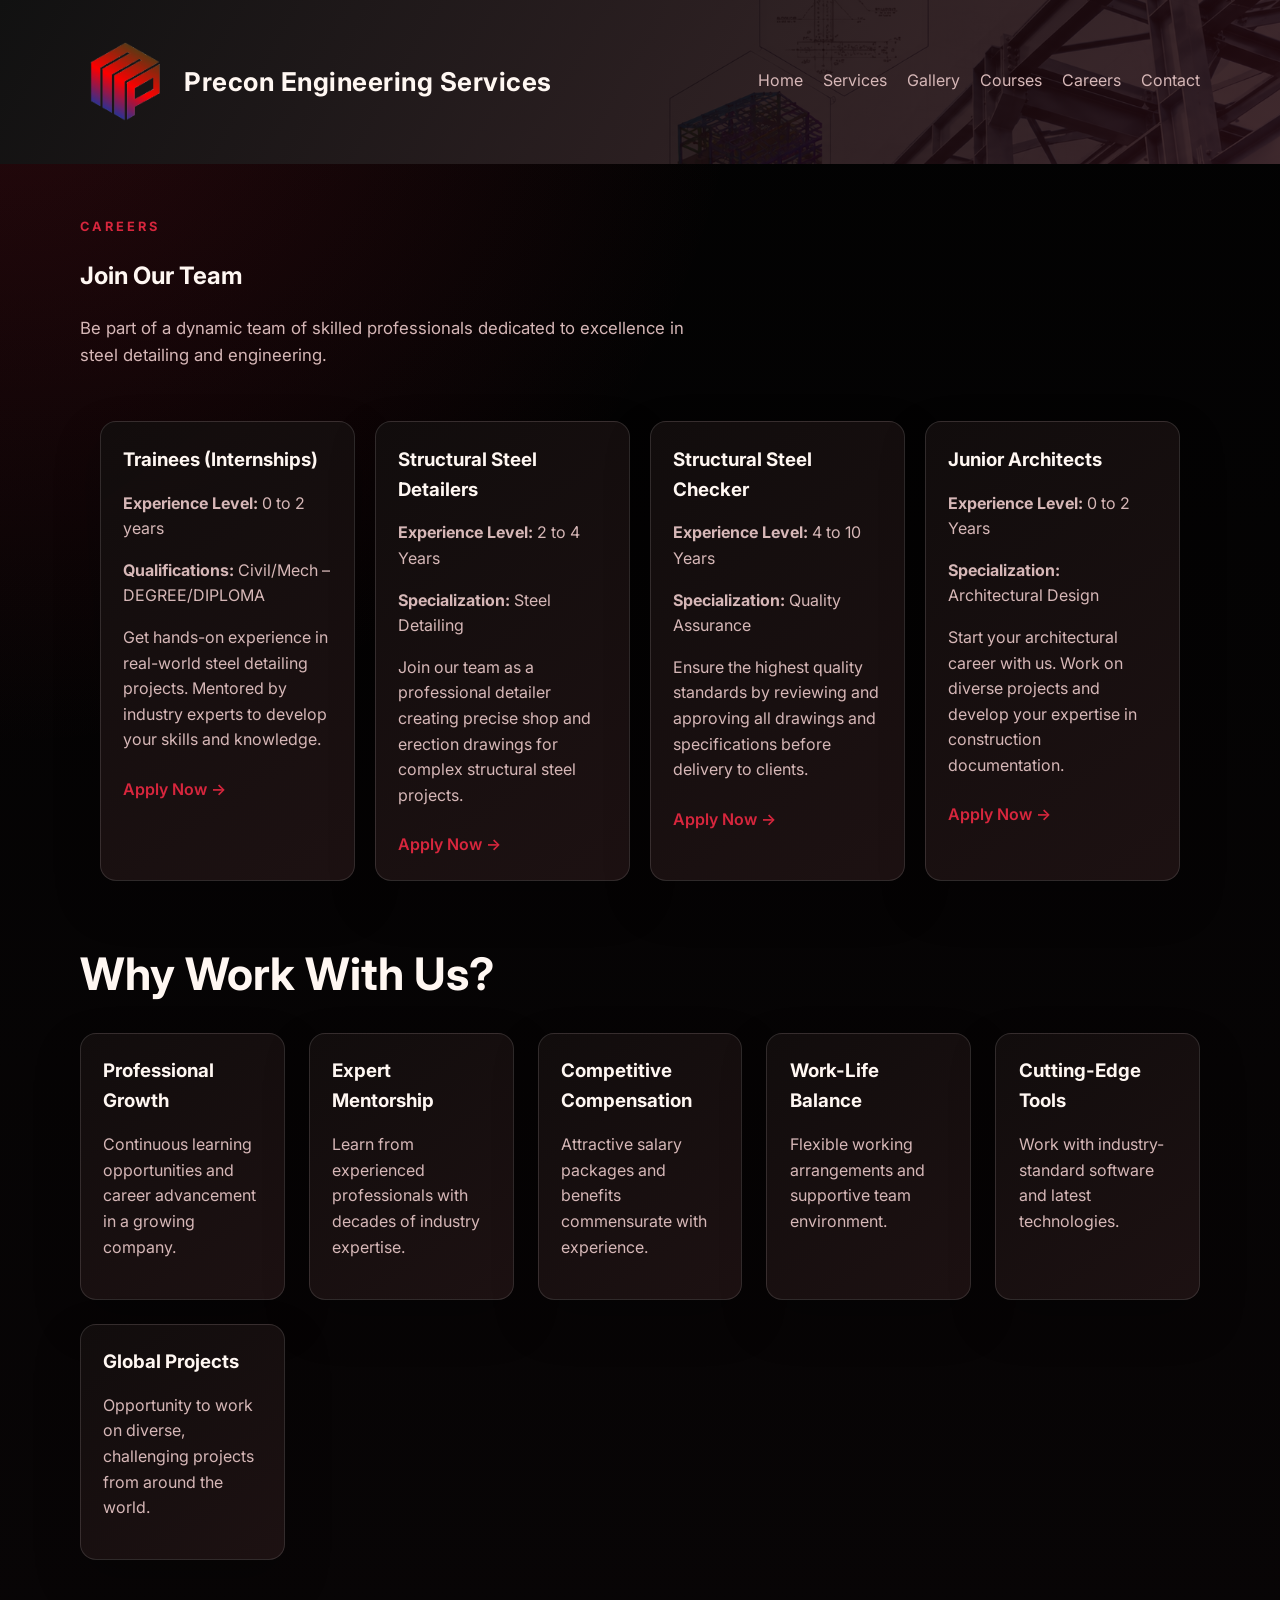
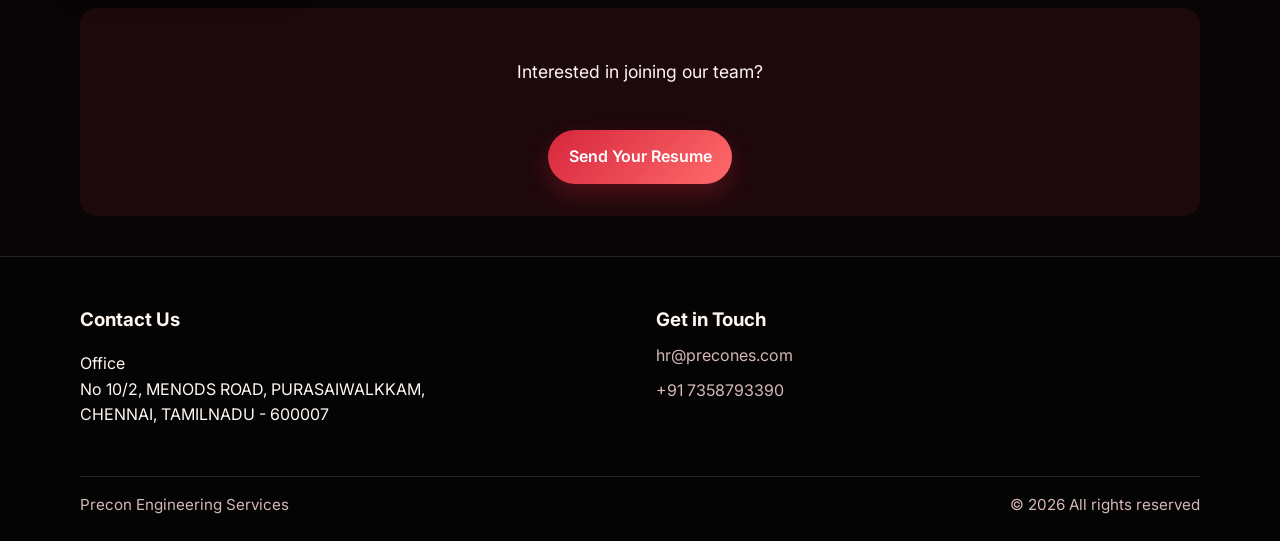
==== careers.html @ d4e32e88 "Add files via upload" ====
<!DOCTYPE html>
<html lang="en">
<head>
  <meta charset="UTF-8" />
  <meta name="viewport" content="width=device-width, initial-scale=1.0" />
  <meta name="description" content="Join Precon Engineering Services! View career opportunities for structural steel detailers, engineers, and architects." />
  <title>Careers - Precon Engineering Services</title>
  <link rel="icon" href="./Images/Precon Logo.png" type="image/png" />
  <link rel="preconnect" href="https://fonts.googleapis.com" />
  <link rel="preconnect" href="https://fonts.gstatic.com" crossorigin />
  <link href="https://fonts.googleapis.com/css2?family=Inter:wght@400;500;600;700;800&display=swap" rel="stylesheet" />
  <link rel="stylesheet" href="style.css" />
</head>
<body>
  <header class="hero" style="min-height: auto; padding: 1rem 0;">
    <nav class="nav container">
      <a class="brand" href="index.html">
        <img src="./Images/Precon Logo.png" alt="PreconES logo" />
        <span><h2>Precon Engineering Services</h2></span>
      </a>
      <button class="menu-toggle" id="menuToggle" aria-label="Toggle menu">
        <span></span>
        <span></span>
        <span></span>
      </button>
      <div class="nav-links" id="navLinks">
        <a href="index.html">Home</a>
        <a href="services.html">Services</a>
        <a href="gallery.html">Gallery</a>
        <a href="courses.html">Courses</a>
        <a href="careers.html">Careers</a>
        <a href="contact.html">Contact</a>
      </div>
    </nav>
  </header>

  <main>
    <section class="section container" id="careers" style="padding: 40px 0;">
      <div class="section-heading">
        <p class="eyebrow">Careers</p>
        <h1>Join Our Team</h1>
        <p class="lead">Be part of a dynamic team of skilled professionals dedicated to excellence in steel detailing and engineering.</p>
      </div>

      <div class="careers-grid" style="padding: 20px; gap: 20px; display: grid; grid-template-columns: repeat(auto-fit, minmax(250px, 1fr));">
        <article class="card">
          <h3>Trainees (Internships)</h3>
          <p><strong>Experience Level:</strong> 0 to 2 years</p>
          <p><strong>Qualifications:</strong> Civil/Mech – DEGREE/DIPLOMA</p>
          <p>Get hands-on experience in real-world steel detailing projects. Mentored by industry experts to develop your skills and knowledge.</p>
          <a href="contact.html" style="color: var(--accent); font-weight: 600; text-decoration: none; display: inline-block; margin-top: 0.5rem;">Apply Now →</a>
        </article>
        <article class="card">
          <h3>Structural Steel Detailers</h3>
          <p><strong>Experience Level:</strong> 2 to 4 Years</p>
          <p><strong>Specialization:</strong> Steel Detailing</p>
          <p>Join our team as a professional detailer creating precise shop and erection drawings for complex structural steel projects.</p>
          <a href="contact.html" style="color: var(--accent); font-weight: 600; text-decoration: none; display: inline-block; margin-top: 0.5rem;">Apply Now →</a>
        </article>
        <article class="card">
          <h3>Structural Steel Checker</h3>
          <p><strong>Experience Level:</strong> 4 to 10 Years</p>
          <p><strong>Specialization:</strong> Quality Assurance</p>
          <p>Ensure the highest quality standards by reviewing and approving all drawings and specifications before delivery to clients.</p>
          <a href="contact.html" style="color: var(--accent); font-weight: 600; text-decoration: none; display: inline-block; margin-top: 0.5rem;">Apply Now →</a>
        </article>
        <article class="card">
          <h3>Junior Architects</h3>
          <p><strong>Experience Level:</strong> 0 to 2 Years</p>
          <p><strong>Specialization:</strong> Architectural Design</p>
          <p>Start your architectural career with us. Work on diverse projects and develop your expertise in construction documentation.</p>
          <a href="contact.html" style="color: var(--accent); font-weight: 600; text-decoration: none; display: inline-block; margin-top: 0.5rem;">Apply Now →</a>
        </article>
      </div>

      <section style="margin-top: 3rem;">
        <div class="section-heading">
          <h2>Why Work With Us?</h2>
        </div>
        <div style="display: grid; grid-template-columns: repeat(auto-fit, minmax(200px, 1fr)); gap: 1.5rem; margin-top: 2rem;">
          <div class="card">
            <h3>Professional Growth</h3>
            <p>Continuous learning opportunities and career advancement in a growing company.</p>
          </div>
          <div class="card">
            <h3>Expert Mentorship</h3>
            <p>Learn from experienced professionals with decades of industry expertise.</p>
          </div>
          <div class="card">
            <h3>Competitive Compensation</h3>
            <p>Attractive salary packages and benefits commensurate with experience.</p>
          </div>
          <div class="card">
            <h3>Work-Life Balance</h3>
            <p>Flexible working arrangements and supportive team environment.</p>
          </div>
          <div class="card">
            <h3>Cutting-Edge Tools</h3>
            <p>Work with industry-standard software and latest technologies.</p>
          </div>
          <div class="card">
            <h3>Global Projects</h3>
            <p>Opportunity to work on diverse, challenging projects from around the world.</p>
          </div>
        </div>
      </section>

      <div style="margin-top: 3rem; text-align: center; padding: 2rem; background: rgba(215, 38, 61, 0.1); border-radius: 1rem;">
        <p style="color: var(--text); font-size: 1.1rem; margin-bottom: 1.5rem;">Interested in joining our team?</p>
        <a href="contact.html" class="button primary">Send Your Resume</a>
      </div>
    </section>
  </main>

  <footer class="footer">
    <div class="container footer-grid">
      <div>
        <h3>Contact Us</h3>
        <p>Office<br />No 10/2, MENODS ROAD, PURASAIWALKKAM, <br />CHENNAI, TAMILNADU - 600007</p>
      </div>
      <div>
        <h3>Get in Touch</h3>
        <ul class="contact-list">
          <li><a href="mailto:hr@precones.com">hr@precones.com</a></li>
          <li><a href="tel:+917358793390">+91 7358793390</a></li>
        </ul>
      </div>
    </div>
    <div class="container footer-bottom">
      <span>Precon Engineering Services</span>
      <span>© 2026 All rights reserved</span>
    </div>
  </footer>

  <script src="script.js" defer></script>
</body>
</html>
---- style.css ----
:root {
  --bg: #050505;
  --surface: #120d0d;
  --surface-2: #1d1515;
  --text: #fff7f2;
  --muted: #d6b7b7;
  --accent: #d7263d;
  --accent-2: #ff6b6b;
  --border: rgba(255, 255, 255, 0.12);
}

* {
  box-sizing: border-box;
}

html {
  scroll-behavior: smooth;
}

body {
  margin: 0;
  font-family: 'Inter', sans-serif;
  color: var(--text);
  background: radial-gradient(circle at top left, rgba(215, 38, 61, 0.18), transparent 30%), linear-gradient(180deg, #020202 0%, #0a0607 100%);
  line-height: 1.6;
}

img {
  max-width: 100%;
  display: block;
}

a {
  color: inherit;
  text-decoration: none;
}

.container {
  width: min(1120px, calc(100% - 2rem));
  margin: 0 auto;
}

.hero {
  min-height: 100vh;
  background: linear-gradient(120deg, rgba(5, 5, 5, 0.95), rgba(34, 8, 12, 0.85)), url('./Images/bg.png') center/cover;
}

.nav {
  display: flex;
  justify-content: space-between;
  align-items: center;
  padding: 1.25rem 0;
}

.brand {
  display: flex;
  align-items: center;
  gap: 0.75rem;
  font-weight: 700;
  letter-spacing: 0.03em;
  color: var(--text);
  font-size: 1.08rem;
}

.brand img {
  width: 92px;
  height: 92px;
}

.nav-links {
  display: flex;
  gap: 1.25rem;
  color: var(--muted);
}

.nav-links a {
  position: relative;
  padding-bottom: 0.2rem;
  transition: color 0.25s ease;
}

.nav-links a::after {
  content: '';
  position: absolute;
  left: 0;
  bottom: 0;
  width: 100%;
  height: 2px;
  border-radius: 999px;
  background: linear-gradient(90deg, var(--accent), var(--accent-2));
  transform: scaleX(0);
  transform-origin: center;
  transition: transform 0.25s ease;
}

.nav-links a:hover,
.nav-links a:focus-visible {
  color: var(--text);
}

.nav-links a:hover::after,
.nav-links a:focus-visible::after {
  transform: scaleX(1);
}

.hero-content {
  display: grid;
  grid-template-columns: 1.3fr 0.8fr;
  gap: 2rem;
  padding: 5rem 0 4rem;
  align-items: center;
}

.eyebrow {
  text-transform: uppercase;
  letter-spacing: 0.24em;
  color: var(--accent);
  font-size: 0.8rem;
  font-weight: 700;
  margin-bottom: 0.75rem;
}

.hero h1,
.section-heading h2 {
  font-size: clamp(2rem, 3.5vw, 3.2rem);
  line-height: 1.15;
  margin: 0 0 1rem;
}

.lead {
  color: var(--muted);
  font-size: 1.05rem;
  max-width: 640px;
}

.button {
  display: inline-block;
  margin-top: 1.25rem;
  padding: 0.9rem 1.3rem;
  border-radius: 999px;
  font-weight: 600;
  transition: transform 0.2s ease, box-shadow 0.2s ease, background 0.2s ease;
}

.button:hover {
  transform: translateY(-2px);
}

.button.primary {
  background: linear-gradient(135deg, var(--accent), var(--accent-2));
  color: #fff;
  box-shadow: 0 10px 24px rgba(215, 38, 61, 0.28);
}

.hero-card,
.card,
article {
  background: linear-gradient(145deg, rgba(18, 13, 13, 0.95), rgba(32, 19, 20, 0.9));
  border: 1px solid var(--border);
  border-radius: 1rem;
  box-shadow: 0 20px 45px rgba(0, 0, 0, 0.25);
  transition: transform 0.25s ease, box-shadow 0.25s ease, border-color 0.25s ease;
}

.hero-card {
  padding: 1.5rem;
}

.hero-card h2 {
  margin-top: 0;
  font-size: 1.35rem;
}

.hero-card ul {
  padding-left: 1rem;
  color: var(--muted);
}

.section {
  padding: 5rem 0;
}

.alt-section {
  background: rgba(255, 255, 255, 0.03);
}

.section-heading {
  max-width: 760px;
  margin-bottom: 2rem;
}

.about-grid,
.training-layout {
  display: grid;
  grid-template-columns: repeat(2, minmax(0, 1fr));
  gap: 2rem;
}

.about-grid p,
.training-layout p,
.card p,
.features-grid p,
.contact-list a {
  color: var(--muted);
}

.features-grid,
.services-grid {
  display: grid;
  grid-template-columns: repeat(2, minmax(0, 1fr));
  gap: 1.25rem;
}

.features-grid article,
.card {
  padding: 1.4rem;
}

.features-grid h3,
.card h3,
.footer h3 {
  margin-top: 0;
  margin-bottom: 0.5rem;
}

.software-gallery {
  display: grid;
  grid-template-columns: repeat(4, minmax(0, 1fr));
  gap: 1rem;
}

.software-gallery img {
  border-radius: 0.85rem;
  height: 220px;
  width: 100%;
  object-fit: cover;
  border: 1px solid var(--border);
}

.check-list {
  padding-left: 1.1rem;
  color: var(--muted);
}

.footer {
  padding: 3rem 0 1.5rem;
  background: #040404;
  border-top: 1px solid var(--border);
}

.footer-grid {
  display: grid;
  grid-template-columns: repeat(2, minmax(0, 1fr));
  gap: 2rem;
}

.contact-list {
  list-style: none;
  padding: 0;
  margin: 0;
}

.contact-list li + li {
  margin-top: 0.6rem;
}

.contact-list a:hover {
  color: var(--text);
}

.footer-bottom {
  margin-top: 2rem;
  padding-top: 1rem;
  border-top: 1px solid var(--border);
  display: flex;
  justify-content: space-between;
  gap: 1rem;
  color: var(--muted);
  font-size: 0.95rem;
}

@media (hover: hover) and (pointer: fine) {
  .hero-card:hover,
  .card:hover,
  .features-grid article:hover {
    transform: translateY(-6px);
    box-shadow: 0 22px 45px rgba(215, 38, 61, 0.16);
    border-color: rgba(215, 38, 61, 0.45);
  }
}

/* Mobile Menu Toggle Button */
.menu-toggle {
  display: none;
  flex-direction: column;
  gap: 6px;
  background: none;
  border: none;
  cursor: pointer;
  padding: 0;
}

.menu-toggle span {
  width: 25px;
  height: 3px;
  background: var(--text);
  border-radius: 2px;
  transition: all 0.3s ease;
}

.menu-toggle.active span:nth-child(1) {
  transform: rotate(45deg) translate(10px, 10px);
}

.menu-toggle.active span:nth-child(2) {
  opacity: 0;
}

.menu-toggle.active span:nth-child(3) {
  transform: rotate(-45deg) translate(8px, -8px);
}

/* Tablet: 768px to 1024px */
@media (max-width: 1024px) {
  .container {
    width: min(100%, calc(100% - 1.5rem));
  }

  .hero-content {
    grid-template-columns: 1fr;
    gap: 1.5rem;
    padding: 3rem 0 2rem;
  }

  .services-grid,
  .courses-grid,
  .careers-grid {
    grid-template-columns: repeat(auto-fit, minmax(250px, 1fr));
    gap: 1rem;
  }

  .section {
    padding: 3rem 0;
  }

  .hero h1,
  .section-heading h2 {
    font-size: clamp(1.75rem, 3vw, 2.5rem);
  }

  .lead {
    font-size: 1rem;
  }
}

/* Small Tablet/Large Mobile: 600px to 768px */
@media (max-width: 768px) {
  .nav {
    flex-direction: row;
    justify-content: space-between;
    gap: 1rem;
  }

  .menu-toggle {
    display: flex;
  }

  .nav-links {
    position: absolute;
    top: 70px;
    left: 0;
    right: 0;
    flex-direction: column;
    background: rgba(5, 5, 5, 0.98);
    padding: 1.5rem;
    gap: 1rem;
    justify-content: flex-start;
    display: none;
    width: 100%;
    border-bottom: 1px solid var(--border);
  }

  .nav-links.active {
    display: flex;
  }

  .brand span {
    font-size: 1rem;
  }

  .brand img {
    width: 92px;
    height: 92px;
  }

  .hero-content {
    padding: 2rem 0 1rem;
  }

  .section {
    padding: 2rem 0;
  }

  .hero h1,
  .section-heading h2 {
    font-size: clamp(1.5rem, 2.5vw, 2.2rem);
  }

  .eyebrow {
    font-size: 0.7rem;
  }

  .lead {
    font-size: 0.95rem;
  }

  .features-grid,
  .services-grid,
  .courses-grid,
  .careers-grid,
  .about-grid,
  .training-layout,
  .software-gallery,
  .footer-grid {
    grid-template-columns: 1fr;
    gap: 1rem;
  }

  .card,
  .hero-card,
  article {
    padding: 1.2rem;
  }

  .button {
    padding: 0.8rem 1.2rem;
    font-size: 0.95rem;
  }

  .section-heading {
    margin-bottom: 1.5rem;
  }

  .footer-grid {
    gap: 1.5rem;
  }

  .footer {
    padding: 2rem 0 1rem;
  }

  .footer-bottom {
    flex-direction: column;
    gap: 0.8rem;
    font-size: 0.9rem;
  }
}

/* Mobile: 480px to 600px */
@media (max-width: 600px) {
  .container {
    width: min(100%, calc(100% - 1rem));
  }

  .nav {
    padding: 1rem 0;
  }

  .brand {
    gap: 0.5rem;
  }

  .brand span {
    font-size: 0.95rem;
    display: block;
  }

  .brand img {
    width: 42px;
    height: 42px;
  }

  .hero-content {
    padding: 1.5rem 0 0.5rem;
  }

  .hero h1,
  .section-heading h2 {
    font-size: clamp(1.25rem, 2vw, 1.8rem);
    margin-bottom: 0.75rem;
  }

  .lead {
    font-size: 0.9rem;
  }

  .section {
    padding: 1.5rem 0;
  }

  .section-heading {
    margin-bottom: 1rem;
  }

  .eyebrow {
    font-size: 0.65rem;
    margin-bottom: 0.5rem;
  }

  .button {
    padding: 0.75rem 1rem;
    font-size: 0.9rem;
    margin-top: 1rem;
  }

  .card,
  .hero-card,
  article {
    padding: 1rem;
  }

  .card h3,
  .hero-card h2 {
    font-size: 1.1rem;
    margin-bottom: 0.4rem;
  }

  .card p,
  article p {
    font-size: 0.9rem;
    margin: 0;
  }

  .footer {
    padding: 1.5rem 0 0.75rem;
  }

  .footer-grid {
    gap: 1rem;
  }

  .footer h3 {
    font-size: 1rem;
    margin-bottom: 0.4rem;
  }

  .footer p,
  .footer-grid p {
    font-size: 0.9rem;
  }

  .footer-bottom {
    margin-top: 1rem;
    padding-top: 0.75rem;
    gap: 0.5rem;
    font-size: 0.85rem;
  }

  .contact-list li + li {
    margin-top: 0.4rem;
  }

  .hero-card ul {
    padding-left: 0.75rem;
    font-size: 0.9rem;
  }
}

/* Extra Small Mobile: below 480px */
@media (max-width: 480px) {
  .hero h1,
  .section-heading h2 {
    font-size: clamp(1.1rem, 1.8vw, 1.5rem);
  }

  .lead {
    font-size: 0.85rem;
  }

  .hero-content {
    padding: 1rem 0;
  }

  .section {
    padding: 1rem 0;
  }

  .card,
  .hero-card,
  article {
    padding: 0.9rem;
  }

  .section-heading {
    margin-bottom: 0.75rem;
  }

  .button {
    padding: 0.7rem 0.9rem;
    font-size: 0.85rem;
  }
}
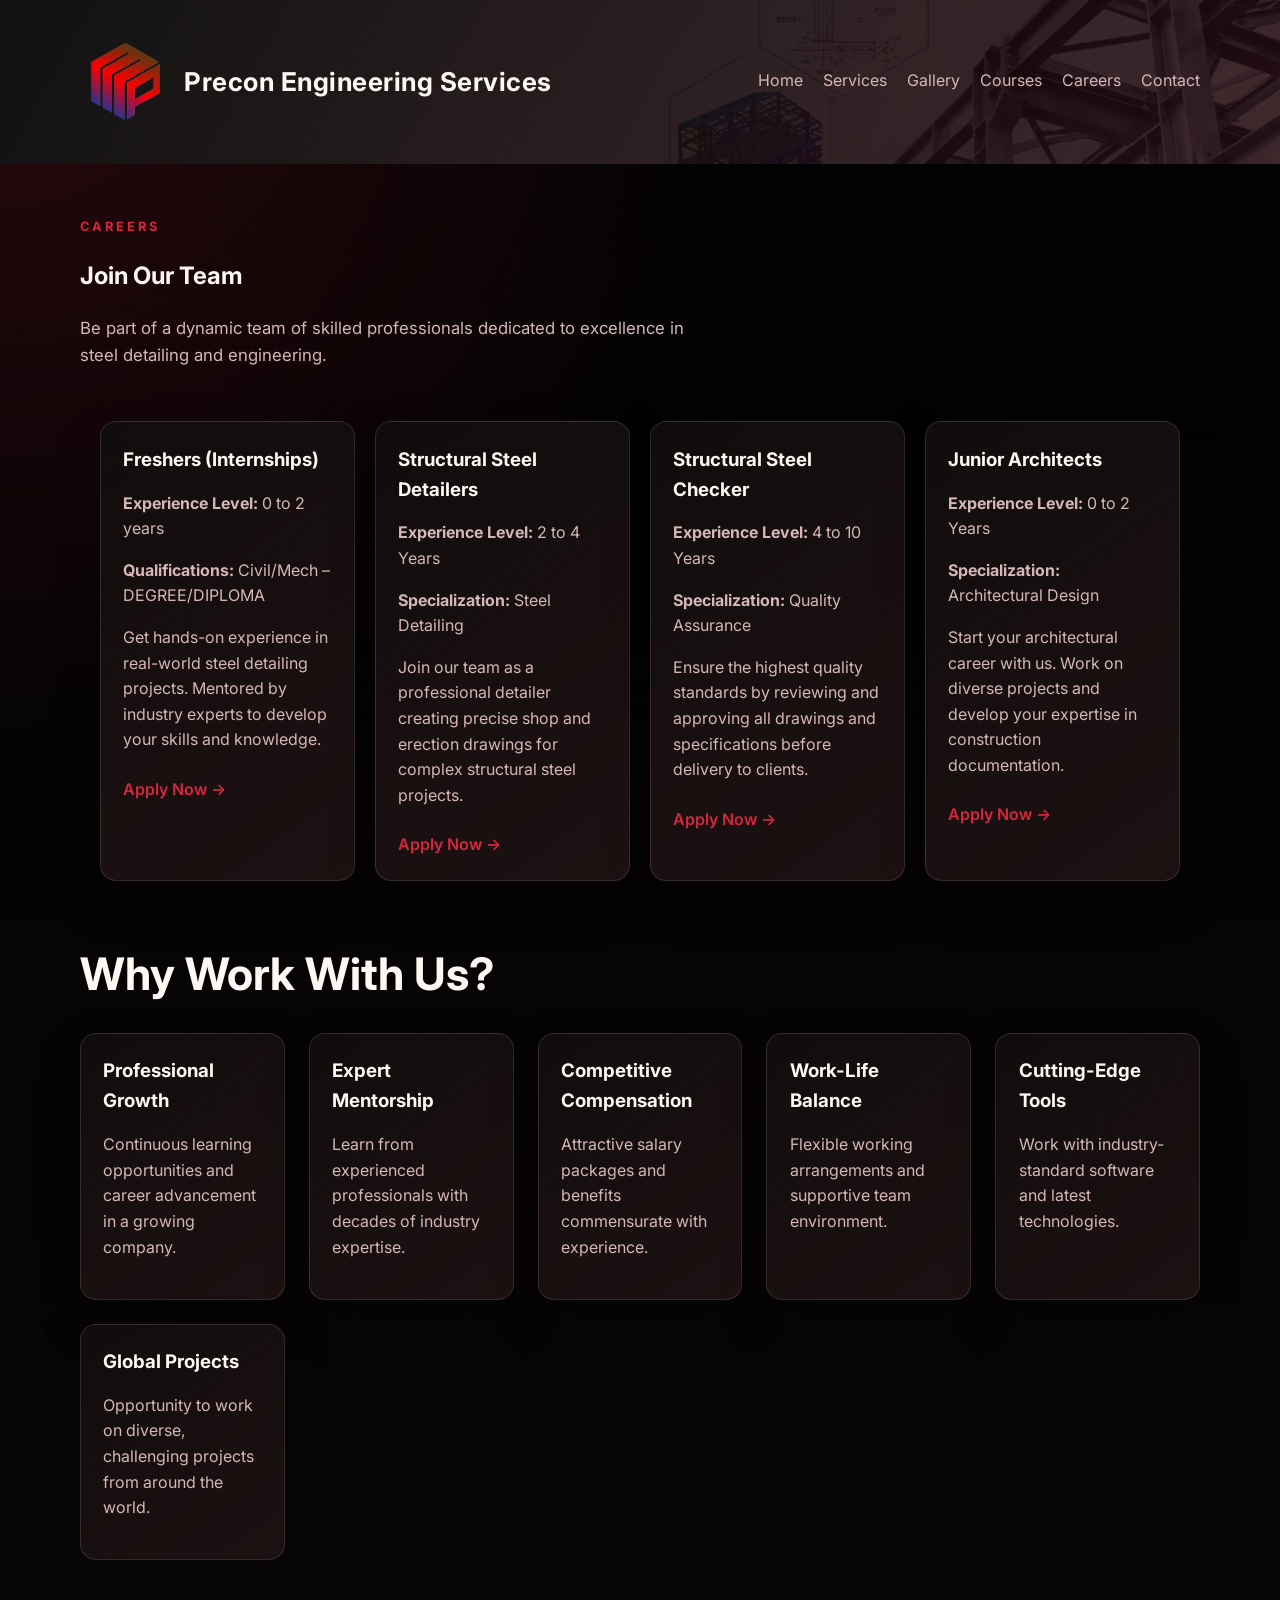
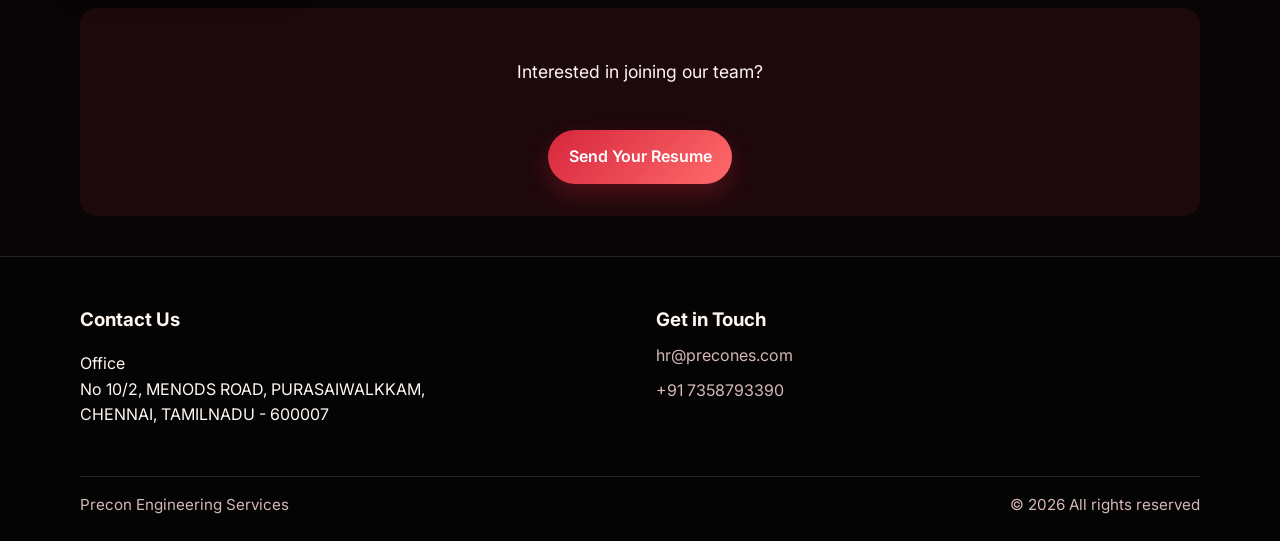
==== commit f0090424: "Update internship positions and application links" ====
--- a/careers.html
+++ b/careers.html
@@ -44,32 +44,32 @@
 
       <div class="careers-grid" style="padding: 20px; gap: 20px; display: grid; grid-template-columns: repeat(auto-fit, minmax(250px, 1fr));">
         <article class="card">
-          <h3>Trainees (Internships)</h3>
+          <h3>Freshers (Internships)</h3>
           <p><strong>Experience Level:</strong> 0 to 2 years</p>
           <p><strong>Qualifications:</strong> Civil/Mech – DEGREE/DIPLOMA</p>
           <p>Get hands-on experience in real-world steel detailing projects. Mentored by industry experts to develop your skills and knowledge.</p>
-          <a href="contact.html" style="color: var(--accent); font-weight: 600; text-decoration: none; display: inline-block; margin-top: 0.5rem;">Apply Now →</a>
+          <a href="https://forms.gle/D42d22r1quux49MW7" style="color: var(--accent); font-weight: 600; text-decoration: none; display: inline-block; margin-top: 0.5rem;">Apply Now →</a>
         </article>
         <article class="card">
           <h3>Structural Steel Detailers</h3>
           <p><strong>Experience Level:</strong> 2 to 4 Years</p>
           <p><strong>Specialization:</strong> Steel Detailing</p>
           <p>Join our team as a professional detailer creating precise shop and erection drawings for complex structural steel projects.</p>
-          <a href="contact.html" style="color: var(--accent); font-weight: 600; text-decoration: none; display: inline-block; margin-top: 0.5rem;">Apply Now →</a>
+          <a href="https://forms.gle/D42d22r1quux49MW7" style="color: var(--accent); font-weight: 600; text-decoration: none; display: inline-block; margin-top: 0.5rem;">Apply Now →</a>
         </article>
         <article class="card">
           <h3>Structural Steel Checker</h3>
           <p><strong>Experience Level:</strong> 4 to 10 Years</p>
           <p><strong>Specialization:</strong> Quality Assurance</p>
           <p>Ensure the highest quality standards by reviewing and approving all drawings and specifications before delivery to clients.</p>
-          <a href="contact.html" style="color: var(--accent); font-weight: 600; text-decoration: none; display: inline-block; margin-top: 0.5rem;">Apply Now →</a>
+          <a href="https://forms.gle/D42d22r1quux49MW7" style="color: var(--accent); font-weight: 600; text-decoration: none; display: inline-block; margin-top: 0.5rem;">Apply Now →</a>
         </article>
         <article class="card">
           <h3>Junior Architects</h3>
           <p><strong>Experience Level:</strong> 0 to 2 Years</p>
           <p><strong>Specialization:</strong> Architectural Design</p>
           <p>Start your architectural career with us. Work on diverse projects and develop your expertise in construction documentation.</p>
-          <a href="contact.html" style="color: var(--accent); font-weight: 600; text-decoration: none; display: inline-block; margin-top: 0.5rem;">Apply Now →</a>
+          <a href="https://forms.gle/D42d22r1quux49MW7" style="color: var(--accent); font-weight: 600; text-decoration: none; display: inline-block; margin-top: 0.5rem;">Apply Now →</a>
         </article>
       </div>
 
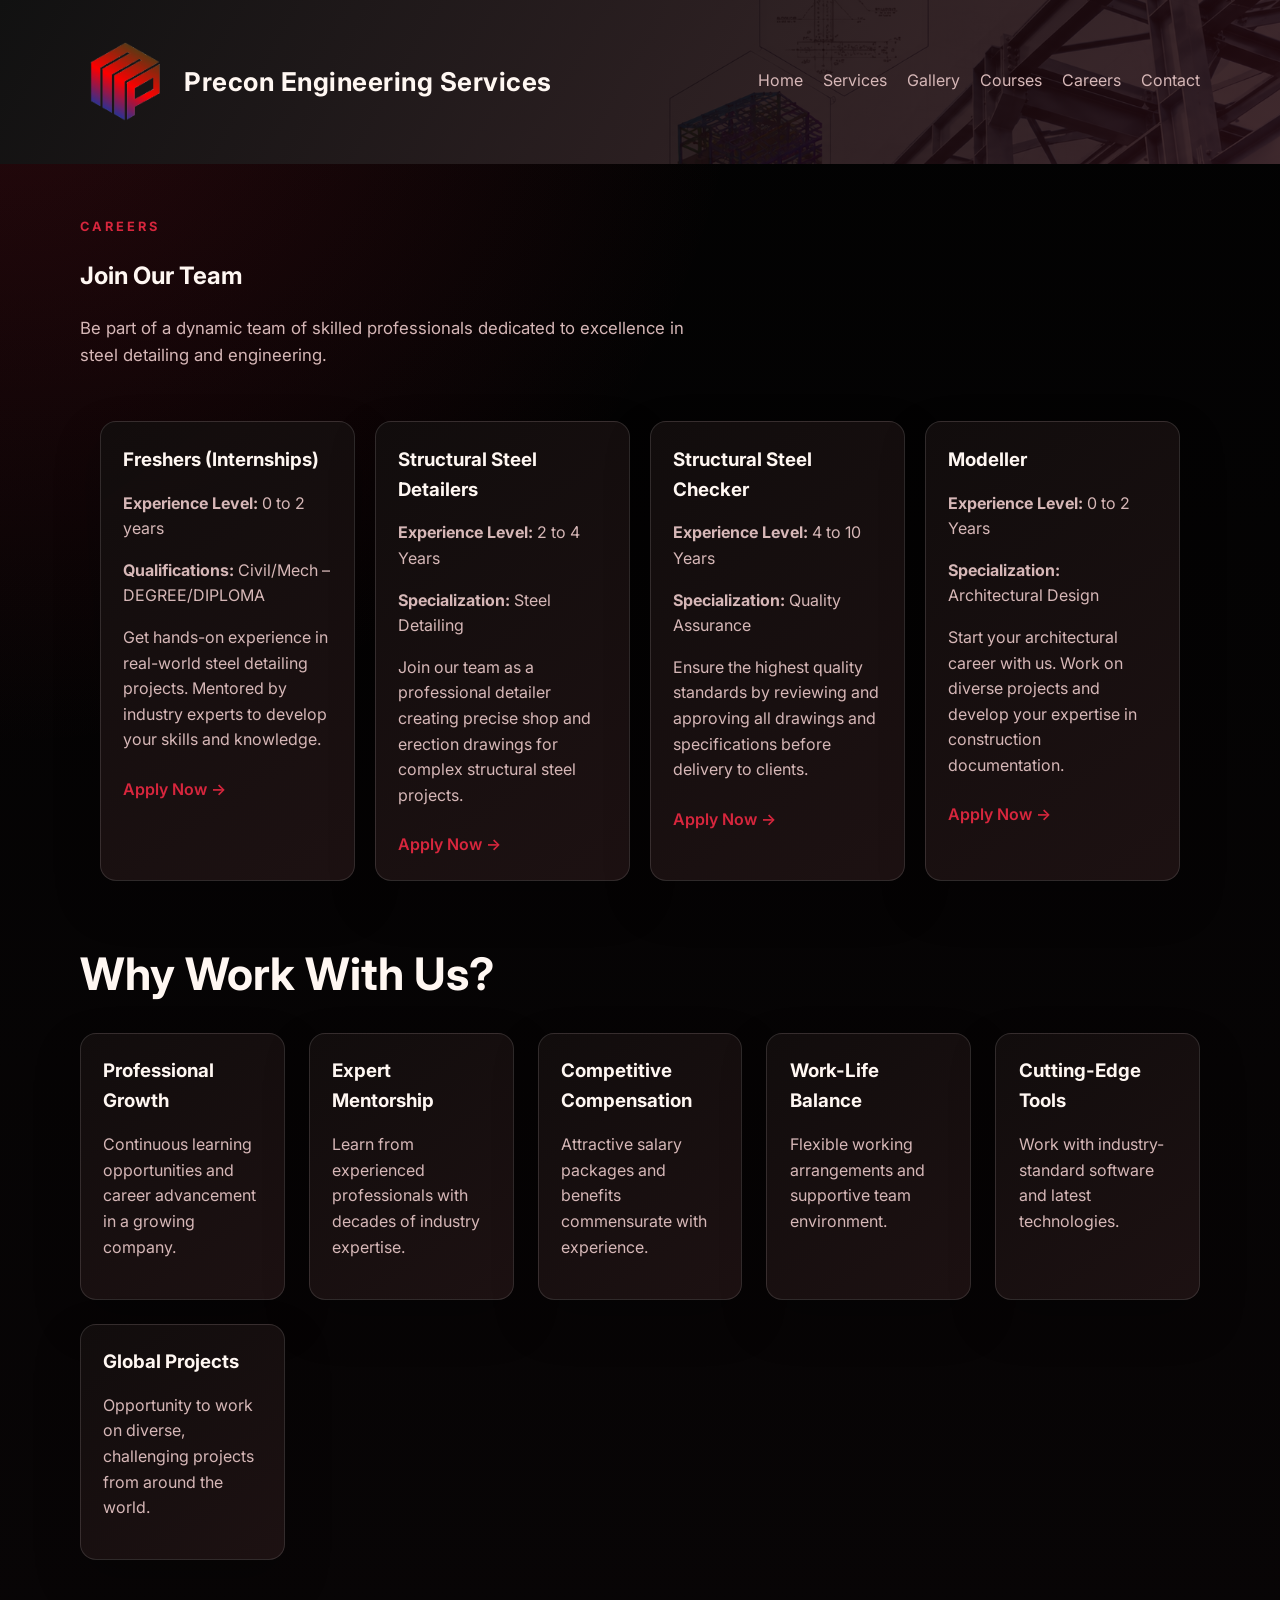
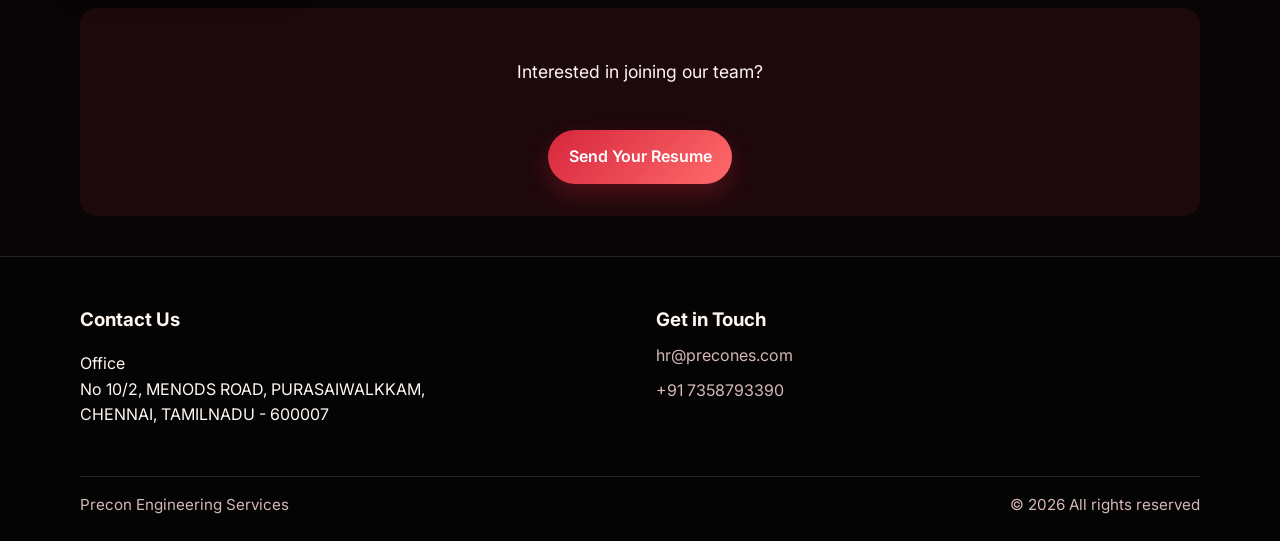
==== commit b7168e37: "Change job title from 'Junior Architects' to 'Modeller'" ====
--- a/careers.html
+++ b/careers.html
@@ -65,7 +65,7 @@
           <a href="https://forms.gle/D42d22r1quux49MW7" style="color: var(--accent); font-weight: 600; text-decoration: none; display: inline-block; margin-top: 0.5rem;">Apply Now →</a>
         </article>
         <article class="card">
-          <h3>Junior Architects</h3>
+          <h3>Modeller</h3>
           <p><strong>Experience Level:</strong> 0 to 2 Years</p>
           <p><strong>Specialization:</strong> Architectural Design</p>
           <p>Start your architectural career with us. Work on diverse projects and develop your expertise in construction documentation.</p>
